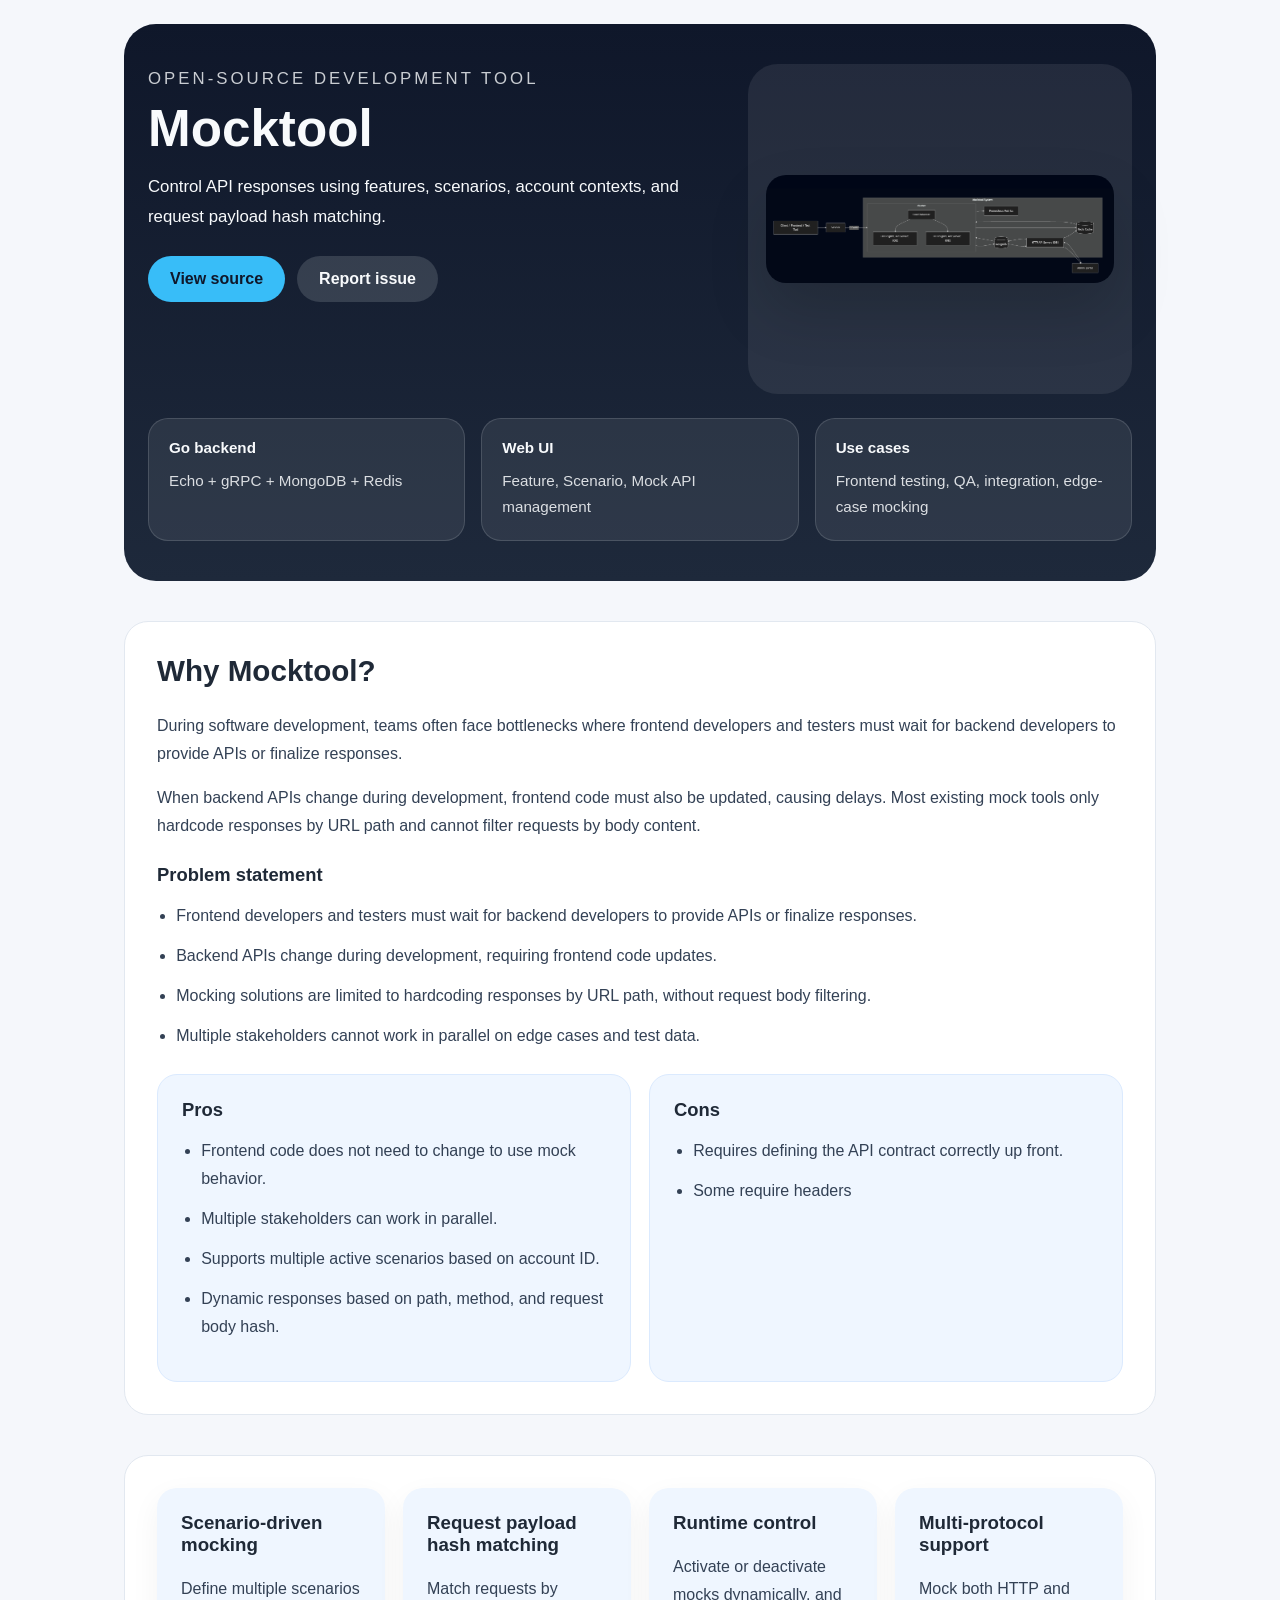
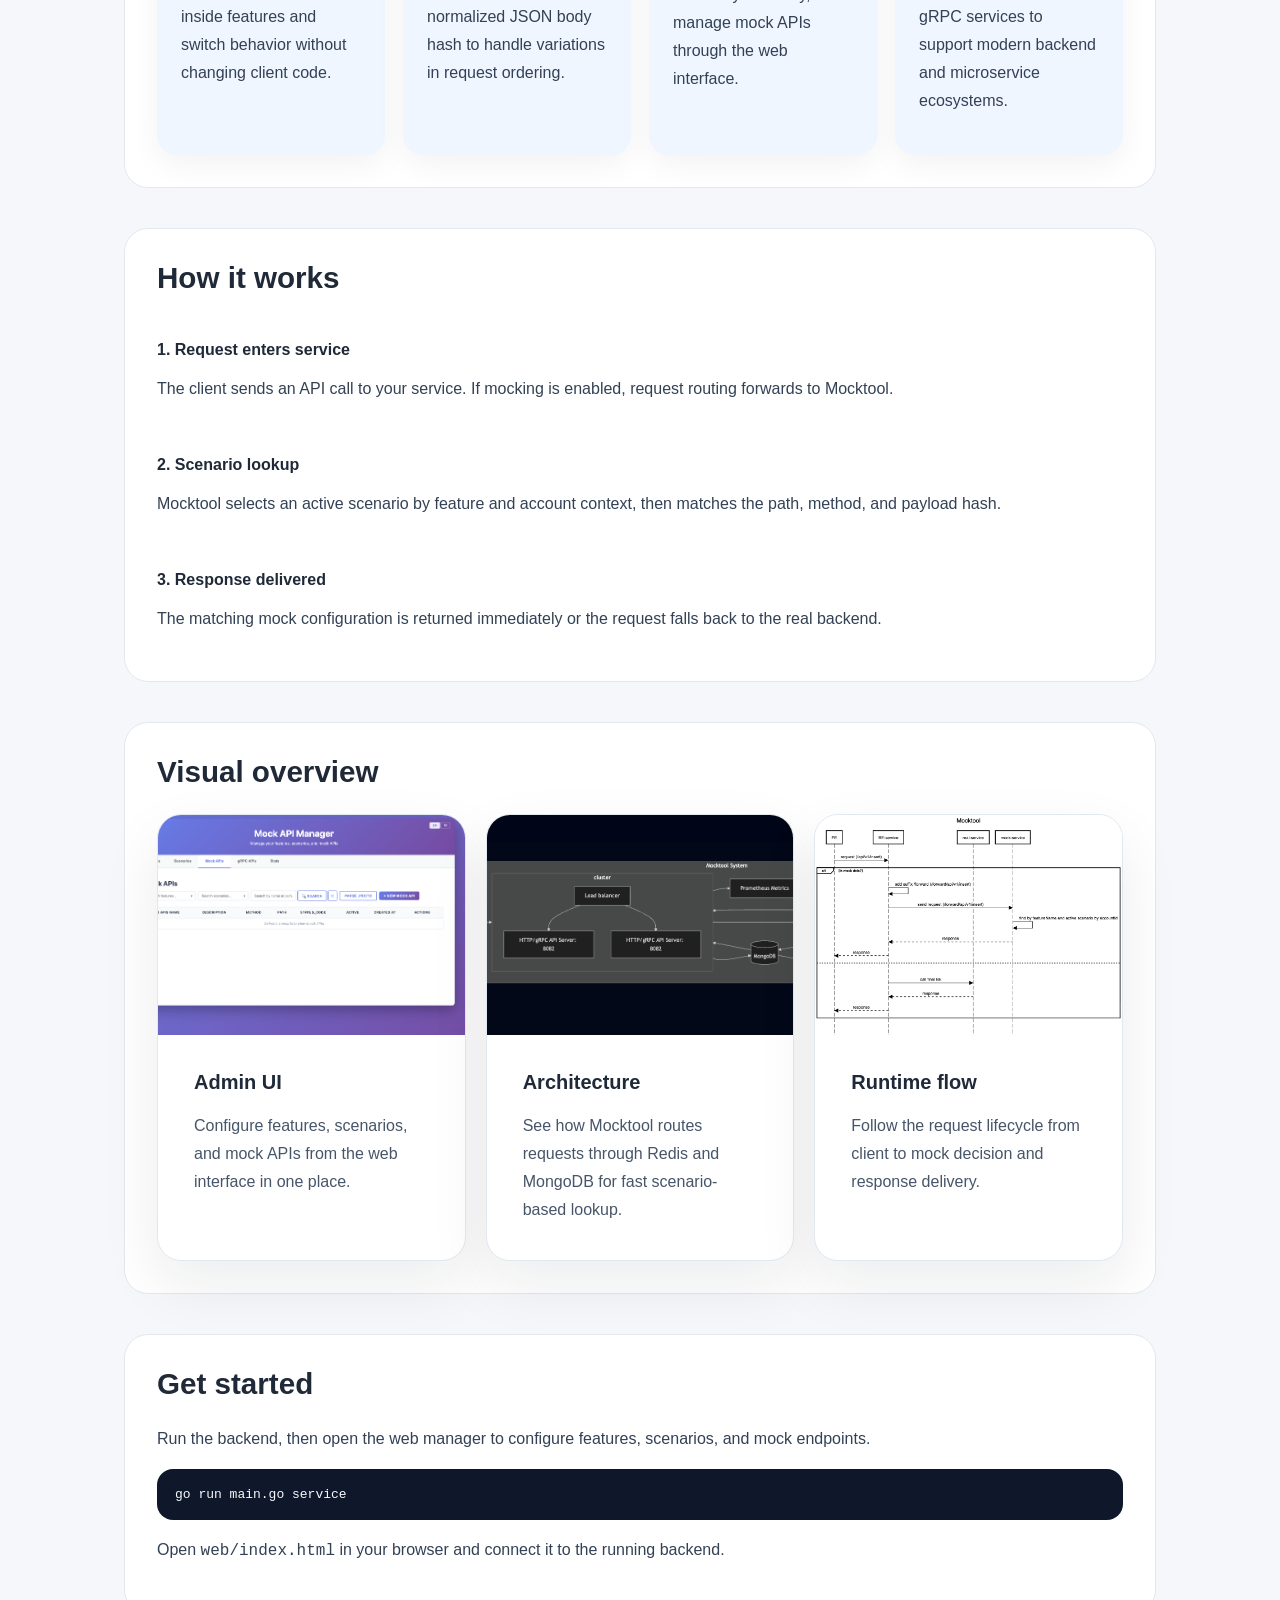
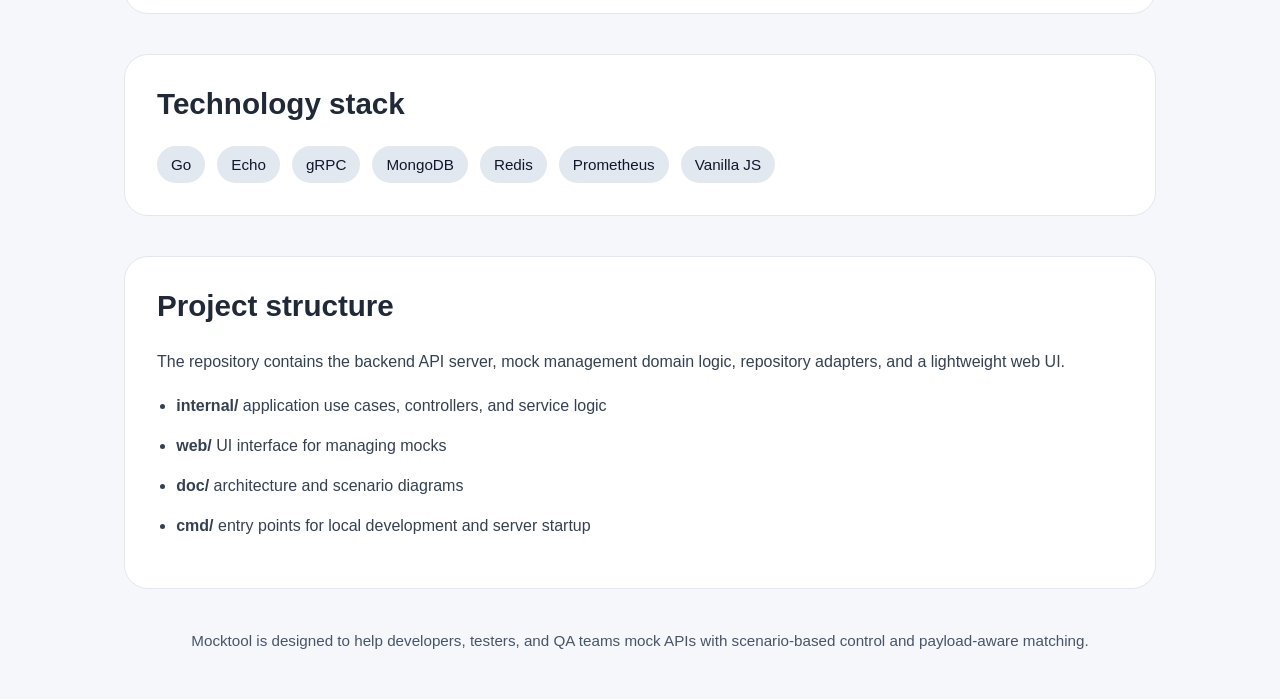
==== docs/index.html @ a50032aa "rename for github page" ====
<!DOCTYPE html>
<html lang="en">
<head>
  <meta charset="UTF-8" />
  <meta name="viewport" content="width=device-width, initial-scale=1.0" />
  <title>Mocktool | API Mock Manager</title>
  <link rel="stylesheet" href="styles.css" />
</head>
<body>
  <div class="page-shell">
    <header class="hero">
      <div class="hero-grid">
        <div class="hero-copy">
          <p class="eyebrow">Open-source development tool</p>
          <h1>Mocktool</h1>
          <p>Control API responses using features, scenarios, account contexts, and request payload hash matching.</p>
          <div class="hero-actions">
            <a class="button primary" href="https://github.com/NamNV2496/mocktool">View source</a>
            <a class="button secondary" href="https://github.com/NamNV2496/mocktool/issues">Report issue</a>
          </div>
        </div>
        <div class="hero-visual">
          <img src="images/architecture.png" alt="Mocktool architecture diagram" />
        </div>
      </div>
      <div class="hero-notes">
        <div class="note">
          <strong>Go backend</strong>
          <span>Echo + gRPC + MongoDB + Redis</span>
        </div>
        <div class="note">
          <strong>Web UI</strong>
          <span>Feature, Scenario, Mock API management</span>
        </div>
        <div class="note">
          <strong>Use cases</strong>
          <span>Frontend testing, QA, integration, edge-case mocking</span>
        </div>
      </div>
    </header>

    <main>
      <section class="section intro">
        <h2>Why Mocktool?</h2>
        <p>During software development, teams often face bottlenecks where frontend developers and testers must wait for backend developers to provide APIs or finalize responses.</p>
        <p>When backend APIs change during development, frontend code must also be updated, causing delays. Most existing mock tools only hardcode responses by URL path and cannot filter requests by body content.</p>

        <div class="problem-block">
          <h3>Problem statement</h3>
          <ul>
            <li>Frontend developers and testers must wait for backend developers to provide APIs or finalize responses.</li>
            <li>Backend APIs change during development, requiring frontend code updates.</li>
            <li>Mocking solutions are limited to hardcoding responses by URL path, without request body filtering.</li>
            <li>Multiple stakeholders cannot work in parallel on edge cases and test data.</li>
          </ul>
        </div>

        <div class="pros-cons-grid">
          <div class="card">
            <h3>Pros</h3>
            <ul>
              <li>Frontend code does not need to change to use mock behavior.</li>
              <li>Multiple stakeholders can work in parallel.</li>
              <li>Supports multiple active scenarios based on account ID.</li>
              <li>Dynamic responses based on path, method, and request body hash.</li>
            </ul>
          </div>
          <div class="card">
            <h3>Cons</h3>
            <ul>
              <li>Requires defining the API contract correctly up front.</li>
              <li>Some require headers</li>
            </ul>
          </div>
        </div>
      </section>

      <section class="section features-grid">
        <article class="feature-card">
          <h3>Scenario-driven mocking</h3>
          <p>Define multiple scenarios inside features and switch behavior without changing client code.</p>
        </article>
        <article class="feature-card">
          <h3>Request payload hash matching</h3>
          <p>Match requests by normalized JSON body hash to handle variations in request ordering.</p>
        </article>
        <article class="feature-card">
          <h3>Runtime control</h3>
          <p>Activate or deactivate mocks dynamically, and manage mock APIs through the web interface.</p>
        </article>
        <article class="feature-card">
          <h3>Multi-protocol support</h3>
          <p>Mock both HTTP and gRPC services to support modern backend and microservice ecosystems.</p>
        </article>
      </section>

      <section class="section how-it-works">
        <h2>How it works</h2>
        <div class="workflow">
          <div>
            <h4>1. Request enters service</h4>
            <p>The client sends an API call to your service. If mocking is enabled, request routing forwards to Mocktool.</p>
          </div>
          <div>
            <h4>2. Scenario lookup</h4>
            <p>Mocktool selects an active scenario by feature and account context, then matches the path, method, and payload hash.</p>
          </div>
          <div>
            <h4>3. Response delivered</h4>
            <p>The matching mock configuration is returned immediately or the request falls back to the real backend.</p>
          </div>
        </div>
      </section>

      <section class="section diagrams">
        <h2>Visual overview</h2>
        <div class="diagram-grid">
          <article class="diagram-card">
            <div class="diagram-image">
              <img src="images/ui.png" alt="Admin UI screenshot" data-image="images/ui.png" data-title="Admin UI" />
            </div>
            <div class="diagram-body">
              <h3>Admin UI</h3>
              <p>Configure features, scenarios, and mock APIs from the web interface in one place.</p>
            </div>
          </article>
          <article class="diagram-card">
            <div class="diagram-image">
              <img src="images/architecture.png" alt="Architecture diagram" data-image="images/architecture.png" data-title="Architecture" />
            </div>
            <div class="diagram-body">
              <h3>Architecture</h3>
              <p>See how Mocktool routes requests through Redis and MongoDB for fast scenario-based lookup.</p>
            </div>
          </article>
          <article class="diagram-card">
            <div class="diagram-image">
              <img src="images/sequence_diagram.png" alt="Sequence diagram" data-image="images/sequence_diagram.png" data-title="Runtime flow" />
            </div>
            <div class="diagram-body">
              <h3>Runtime flow</h3>
              <p>Follow the request lifecycle from client to mock decision and response delivery.</p>
            </div>
          </article>
        </div>
      </section>

      <section class="section usage">
        <h2>Get started</h2>
        <p>Run the backend, then open the web manager to configure features, scenarios, and mock endpoints.</p>
        <pre><code>go run main.go service</code></pre>
        <p>Open <code>web/index.html</code> in your browser and connect it to the running backend.</p>
      </section>

      <section class="section tech-stack">
        <h2>Technology stack</h2>
        <div class="stack-list">
          <span>Go</span>
          <span>Echo</span>
          <span>gRPC</span>
          <span>MongoDB</span>
          <span>Redis</span>
          <span>Prometheus</span>
          <span>Vanilla JS</span>
        </div>
      </section>

      <section class="section details">
        <h2>Project structure</h2>
        <p>The repository contains the backend API server, mock management domain logic, repository adapters, and a lightweight web UI.</p>
        <ul>
          <li><strong>internal/</strong> application use cases, controllers, and service logic</li>
          <li><strong>web/</strong> UI interface for managing mocks</li>
          <li><strong>doc/</strong> architecture and scenario diagrams</li>
          <li><strong>cmd/</strong> entry points for local development and server startup</li>
        </ul>
      </section>
    </main>

    <footer>
      <p>Mocktool is designed to help developers, testers, and QA teams mock APIs with scenario-based control and payload-aware matching.</p>
    </footer>
  </div>

  <div class="image-modal" id="image-modal" aria-hidden="true">
    <div class="modal-backdrop" onclick="closeImageModal()"></div>
    <div class="modal-panel" role="dialog" aria-modal="true" aria-labelledby="modal-title">
      <button class="modal-close" type="button" onclick="closeImageModal()" aria-label="Close">×</button>
      <div class="modal-actions">
        <button class="zoom-control" type="button" onclick="zoomOut()">−</button>
        <button class="zoom-control" type="button" onclick="zoomIn()">+</button>
      </div>
      <div class="modal-content">
        <img id="modal-image" src="" alt="" />
      </div>
      <div class="modal-caption" id="modal-title"></div>
    </div>
  </div>

  <script>
    const modal = document.getElementById('image-modal');
    const modalImage = document.getElementById('modal-image');
    const modalTitle = document.getElementById('modal-title');
    let currentScale = 1;

    function openImageModal(src, title) {
      currentScale = 1;
      modalImage.src = src;
      modalImage.alt = title;
      modalImage.style.transform = `scale(${currentScale})`;
      modalTitle.textContent = title;
      modal.classList.add('open');
      modal.setAttribute('aria-hidden', 'false');
    }

    function closeImageModal() {
      modal.classList.remove('open');
      modal.setAttribute('aria-hidden', 'true');
      modalImage.src = '';
    }

    function zoomIn() {
      currentScale = Math.min(currentScale + 0.25, 3);
      modalImage.style.transform = `scale(${currentScale})`;
    }

    function zoomOut() {
      currentScale = Math.max(currentScale - 0.25, 0.5);
      modalImage.style.transform = `scale(${currentScale})`;
    }

    document.querySelectorAll('.diagram-image img').forEach(image => {
      image.style.cursor = 'pointer';
      image.addEventListener('click', () => {
        openImageModal(image.dataset.image, image.dataset.title);
      });
    });

    document.addEventListener('keydown', event => {
      if (!modal.classList.contains('open')) return;
      if (event.key === 'Escape') closeImageModal();
      if (event.key === '+' || event.key === '=') zoomIn();
      if (event.key === '-' || event.key === '_') zoomOut();
    });
  </script>
</body>
</html>
---- docs/styles.css ----
:root {
  color-scheme: light;
  font-family: Inter, -apple-system, BlinkMacSystemFont, "Segoe UI", sans-serif;
  background: #f5f7fb;
  color: #1f2937;
}
* {
  box-sizing: border-box;
}
body {
  margin: 0;
  min-height: 100vh;
}
.page-shell {
  max-width: 1080px;
  margin: 0 auto;
  padding: 24px;
}
.hero {
  padding: 40px 24px;
  border-radius: 32px;
  background: linear-gradient(180deg, #0f172a 0%, #1e293b 100%);
  color: #f8fafc;
  display: grid;
  gap: 24px;
}
.hero-grid {
  display: grid;
  gap: 24px;
  grid-template-columns: minmax(0, 1.2fr) minmax(0, 0.8fr);
  align-items: start;
}
.hero-visual {
  display: flex;
  align-items: center;
  justify-content: center;
  min-height: 330px;
  border-radius: 30px;
  background: rgba(248, 250, 252, 0.08);
  padding: 18px;
}
.hero-visual img {
  width: 100%;
  max-height: 320px;
  border-radius: 20px;
  object-fit: cover;
  box-shadow: 0 28px 60px rgba(0, 0, 0, 0.16);
}
.hero-copy h1 {
  margin: 0.5rem 0 1rem;
  font-size: clamp(2.5rem, 4vw, 4rem);
  line-height: 1.05;
}
.hero-copy p {
  max-width: 660px;
  font-size: 1.05rem;
  line-height: 1.8;
  margin: 0;
}
.eyebrow {
  text-transform: uppercase;
  letter-spacing: 0.18em;
  font-size: 0.85rem;
  opacity: 0.8;
  margin-bottom: 1rem;
}
.hero-actions {
  display: flex;
  gap: 12px;
  flex-wrap: wrap;
  margin-top: 24px;
}
.button {
  display: inline-flex;
  align-items: center;
  justify-content: center;
  padding: 14px 22px;
  border-radius: 999px;
  border: none;
  text-decoration: none;
  font-weight: 600;
  transition: transform 0.2s ease, box-shadow 0.2s ease;
}
.button:hover {
  transform: translateY(-1px);
}
.primary {
  background: #38bdf8;
  color: #0f172a;
}
.secondary {
  background: rgba(248, 250, 252, 0.14);
  color: #f8fafc;
}
.hero-notes {
  display: grid;
  gap: 16px;
  grid-template-columns: repeat(3, minmax(0, 1fr));
}
.note {
  background: rgba(248, 250, 252, 0.08);
  border: 1px solid rgba(248, 250, 252, 0.14);
  border-radius: 20px;
  padding: 20px;
}
.note strong {
  display: block;
  margin-bottom: 0.75rem;
  font-size: 0.95rem;
}
.note span {
  font-size: 0.95rem;
  line-height: 1.7;
  opacity: 0.86;
}
main {
  margin-top: 40px;
  display: grid;
  gap: 40px;
}
.section {
  background: #ffffff;
  border: 1px solid #e2e8f0;
  border-radius: 24px;
  padding: 32px;
}
.section h2 {
  margin-top: 0;
  font-size: 1.85rem;
}
.section p,
.section ul {
  font-size: 1rem;
  line-height: 1.75;
  color: #334155;
}
.section ul {
  padding-left: 1.2rem;
}
.section ul li {
  margin-bottom: 0.75rem;
}
.problem-block,
.pros-cons-grid {
  margin-top: 24px;
}
.problem-block h3,
.pros-cons-grid h3 {
  margin-bottom: 14px;
  font-size: 1.15rem;
}
.pros-cons-grid {
  display: grid;
  gap: 18px;
  grid-template-columns: repeat(auto-fit, minmax(250px, 1fr));
}
.card {
  padding: 24px;
  border-radius: 20px;
  background: #eff6ff;
  border: 1px solid #dbeafe;
}
.card h3 {
  margin-top: 0;
}
.features-grid {
  display: grid;
  gap: 18px;
  grid-template-columns: repeat(auto-fit, minmax(220px, 1fr));
}
.feature-card {
  padding: 24px;
  border-radius: 20px;
  background: #eff6ff;
  box-shadow: 0 10px 30px rgba(15, 23, 42, 0.05);
}
.feature-card h3 {
  margin-top: 0;
}
.how-it-works .workflow {
  display: grid;
  gap: 16px;
}
.how-it-works h4 {
  margin-bottom: 0.5rem;
}
.diagrams .diagram-grid {
  display: grid;
  gap: 20px;
  grid-template-columns: repeat(3, minmax(0, 1fr));
}
.diagram-card {
  position: relative;
  border-radius: 24px;
  overflow: hidden;
  background: #ffffff;
  border: 1px solid #e2e8f0;
  box-shadow: 0 24px 60px rgba(15, 23, 42, 0.08);
}
.diagram-image {
  position: relative;
}
.diagram-card img {
  width: 100%;
  height: 220px;
  object-fit: cover;
  display: block;
  cursor: pointer;
}
.diagram-body {
  padding: 18px;
}
.diagram-card h3 {
  margin: 18px;
  font-size: 1.25rem;
}
.diagram-card p {
  margin: 0 18px 18px;
  color: #475569;
}
.image-modal {
  position: fixed;
  inset: 0;
  display: none;
  align-items: center;
  justify-content: center;
  z-index: 50;
}
.image-modal.open {
  display: flex;
}
.modal-backdrop {
  position: absolute;
  inset: 0;
  background: rgba(15, 23, 42, 0.75);
}
.modal-panel {
  position: relative;
  max-width: 92vw;
  max-height: 92vh;
  width: min(1100px, 100%);
  padding: 24px;
  border-radius: 24px;
  background: #0f172a;
  box-shadow: 0 40px 120px rgba(15, 23, 42, 0.35);
  z-index: 10;
  display: grid;
  gap: 18px;
}
.modal-close {
  position: absolute;
  top: 16px;
  right: 16px;
  width: 42px;
  height: 42px;
  border-radius: 50%;
  border: none;
  background: rgba(255, 255, 255, 0.1);
  color: #f8fafc;
  font-size: 1.5rem;
  cursor: pointer;
}
.modal-actions {
  display: flex;
  gap: 10px;
}
.zoom-control {
  border: none;
  border-radius: 999px;
  width: 42px;
  height: 42px;
  background: rgba(255, 255, 255, 0.12);
  color: #f8fafc;
  font-size: 1.5rem;
  cursor: pointer;
}
.modal-content {
  flex: 1;
  min-height: 320px;
  display: flex;
  align-items: center;
  justify-content: center;
  overflow: hidden;
}
.modal-content img {
  max-width: 100%;
  max-height: 78vh;
  transform-origin: center center;
  transition: transform 0.2s ease;
}
.modal-caption {
  color: #cbd5e1;
  text-align: center;
}
.usage pre {
  margin: 1rem 0;
  padding: 18px;
  border-radius: 16px;
  background: #0f172a;
  color: #f8fafc;
  overflow-x: auto;
}
.tech-stack .stack-list {
  display: flex;
  flex-wrap: wrap;
  gap: 12px;
  margin-top: 1rem;
}
.tech-stack .stack-list span {
  display: inline-flex;
  padding: 10px 14px;
  border-radius: 999px;
  background: #e2e8f0;
  color: #0f172a;
  font-size: 0.95rem;
}
.details ul {
  list-style: disc;
}
footer {
  text-align: center;
  color: #475569;
  font-size: 0.95rem;
  padding: 28px 0 12px;
}
@media (max-width: 980px) {
  .hero-grid {
    grid-template-columns: 1fr;
  }
}
@media (max-width: 840px) {
  .hero-notes {
    grid-template-columns: 1fr;
  }
  .diagrams .diagram-grid {
    grid-template-columns: 1fr;
  }
}
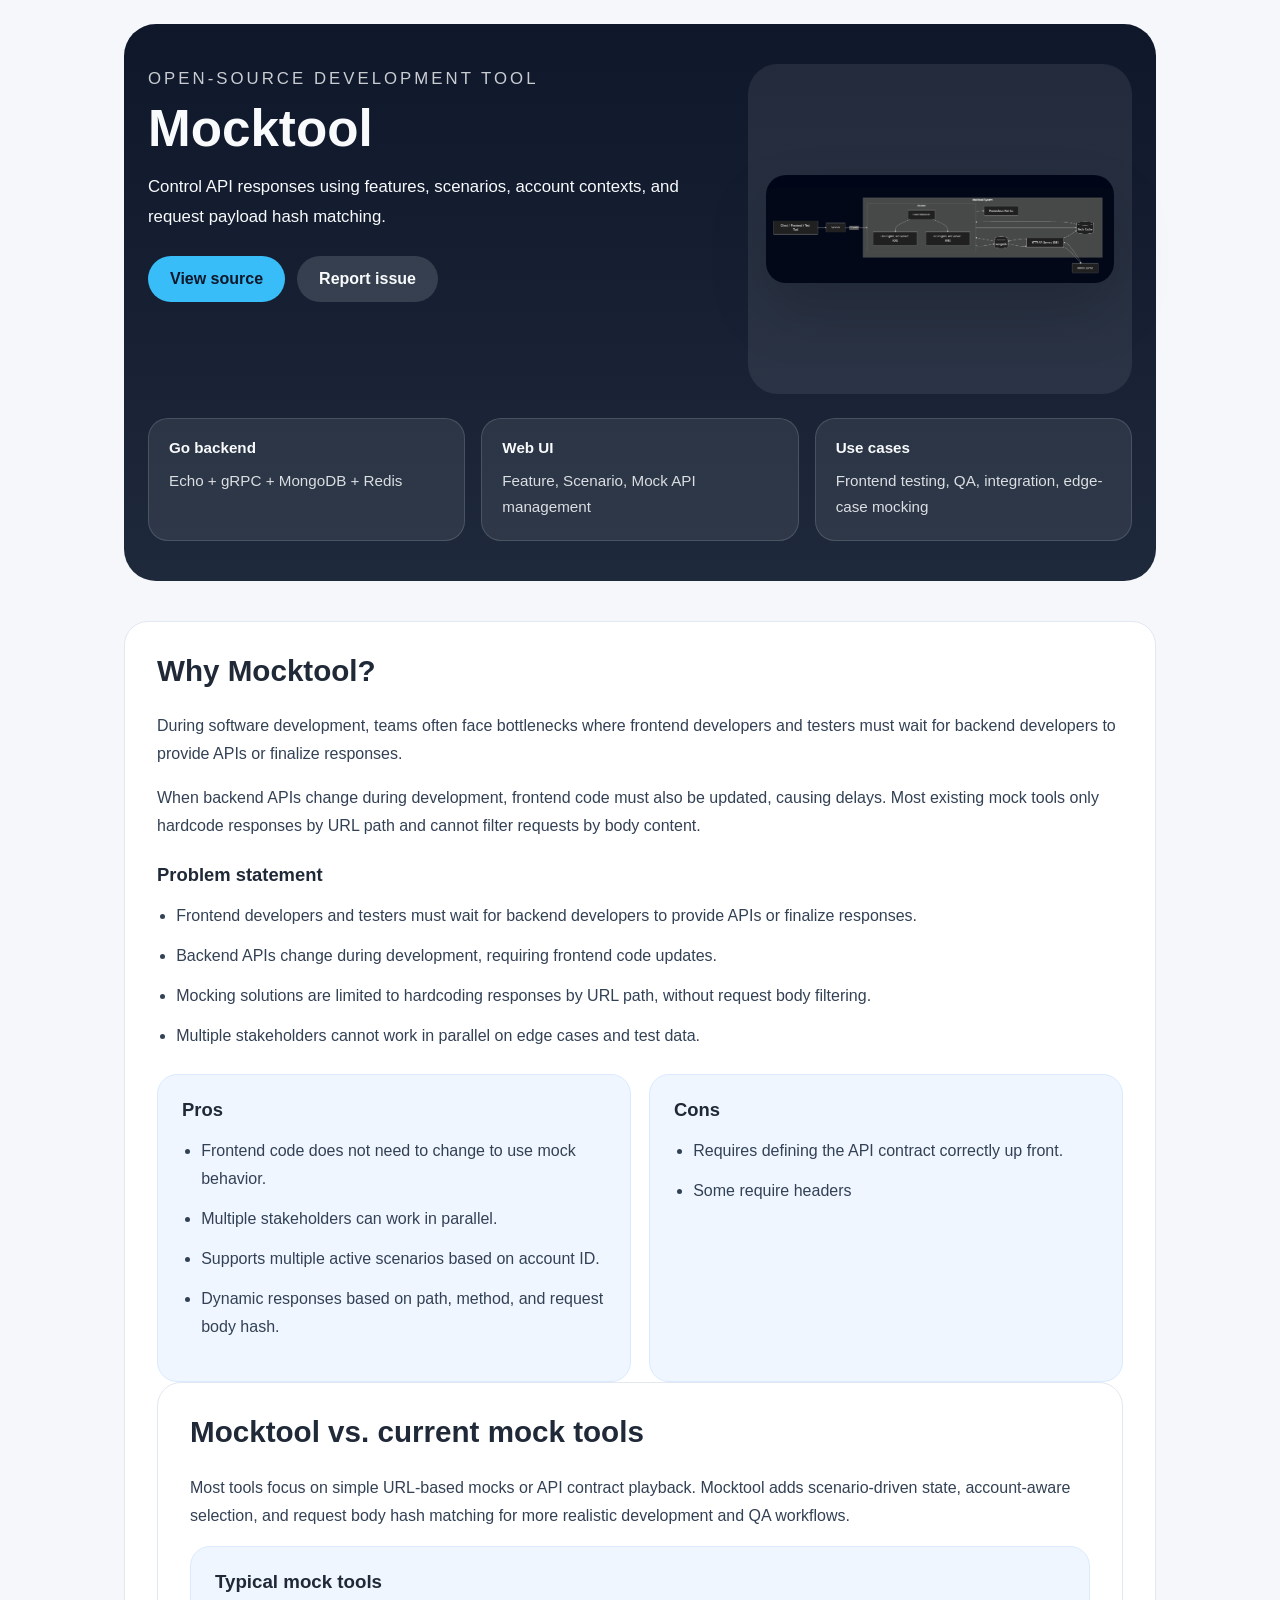
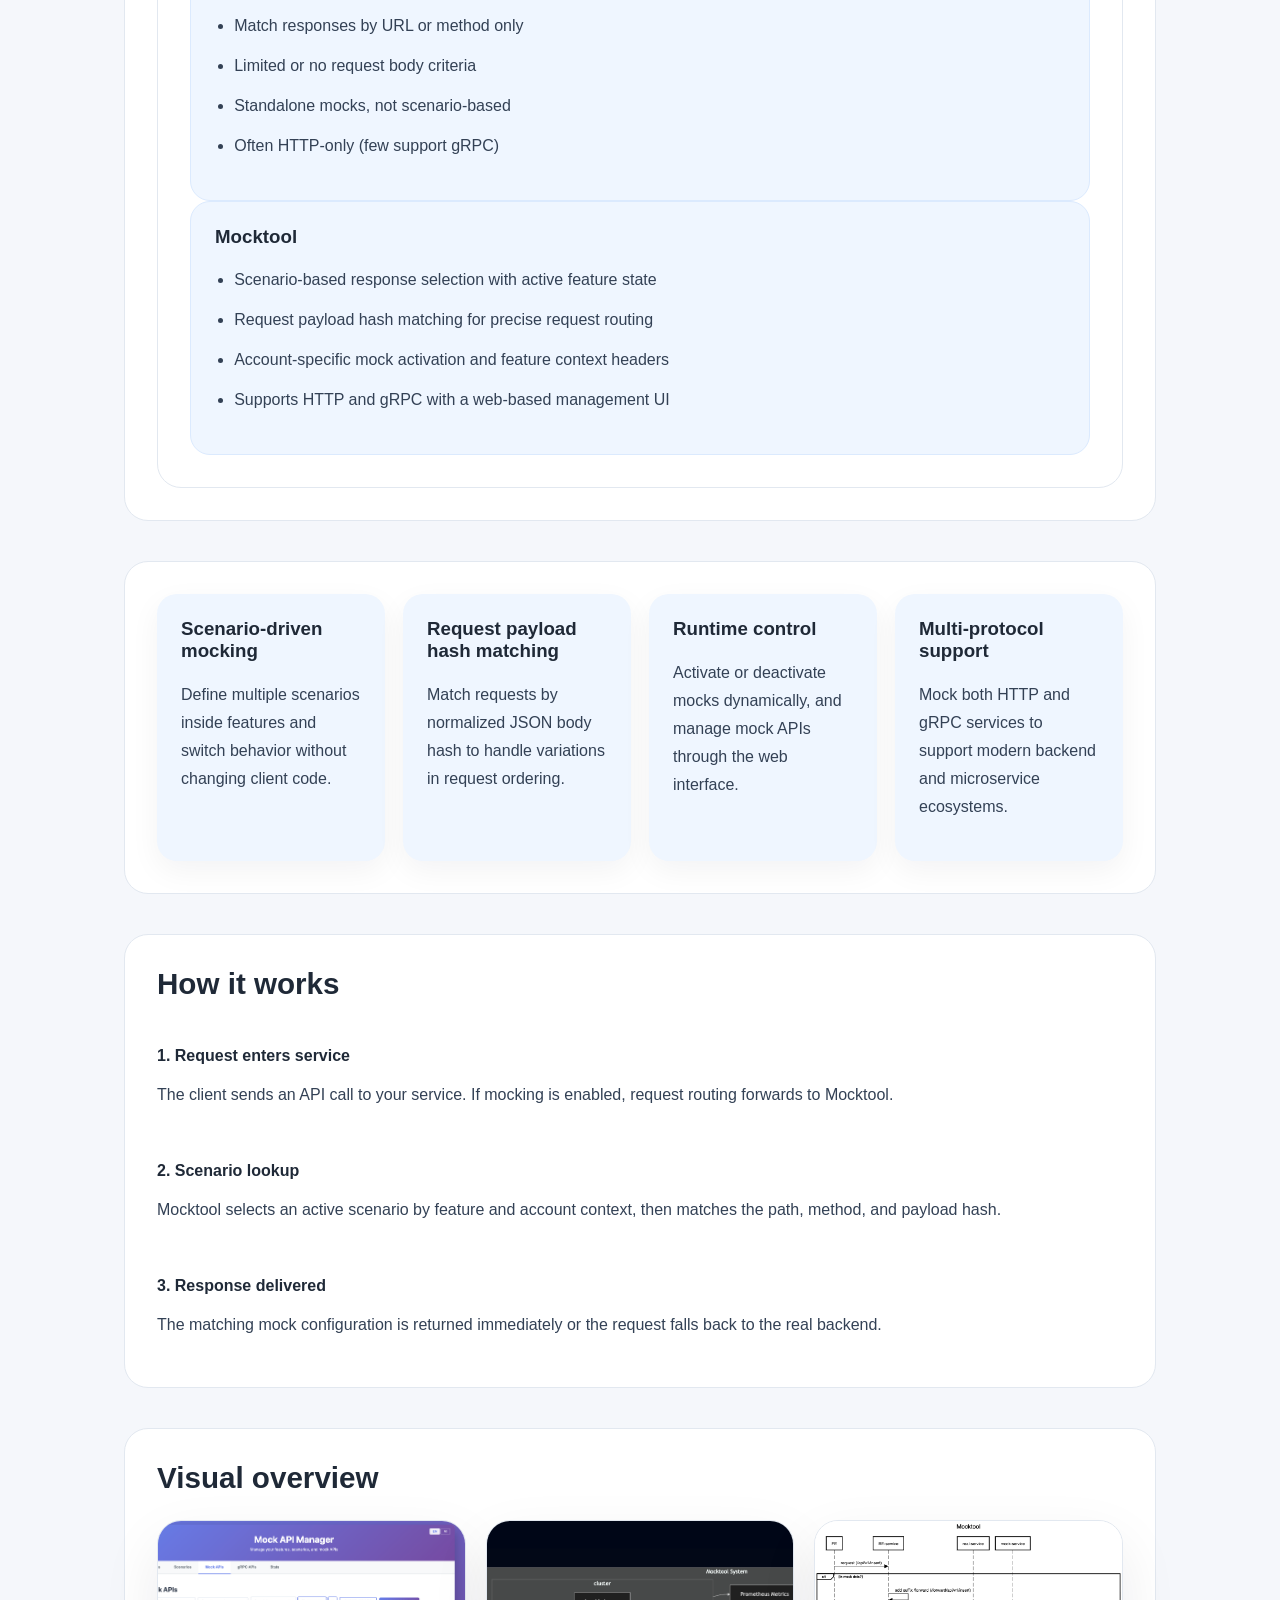
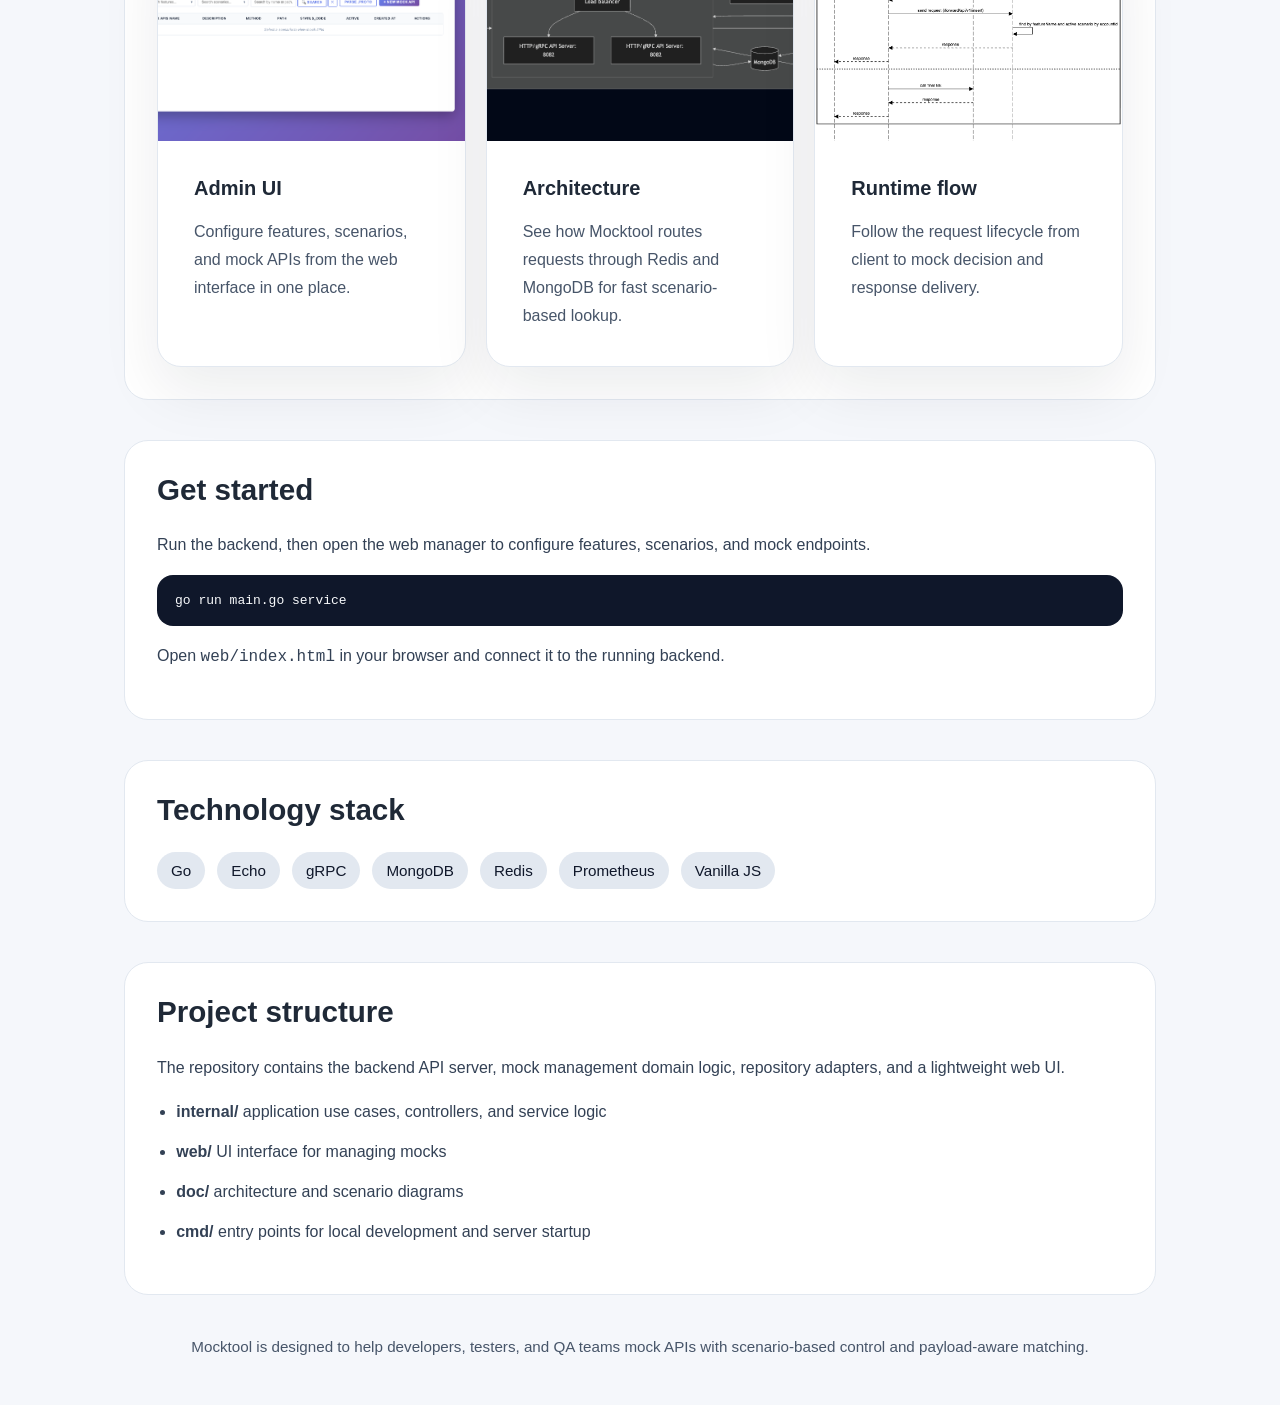
==== commit d3fbe5e1: "update" ====
--- a/docs/index.html
+++ b/docs/index.html
@@ -73,6 +73,32 @@
             </ul>
           </div>
         </div>
+
+        <section class="section compare">
+          <h2>Mocktool vs. current mock tools</h2>
+          <p>Most tools focus on simple URL-based mocks or API contract playback. Mocktool adds scenario-driven state, account-aware selection, and request body hash matching for more realistic development and QA workflows.</p>
+          <div class="compare-grid">
+            <div class="card">
+              <h3>Typical mock tools</h3>
+              <ul>
+                <li>Match responses by URL or method only</li>
+                <li>Limited or no request body criteria</li>
+                <li>Standalone mocks, not scenario-based</li>
+                <li>Often HTTP-only (few support gRPC)</li>
+              </ul>
+            </div>
+            <div class="card">
+              <h3>Mocktool</h3>
+              <ul>
+                <li>Scenario-based response selection with active feature state</li>
+                <li>Request payload hash matching for precise request routing</li>
+                <li>Account-specific mock activation and feature context headers</li>
+                <li>Supports HTTP and gRPC with a web-based management UI</li>
+              </ul>
+            </div>
+          </div>
+        </section>
+
       </section>
 
       <section class="section features-grid">
